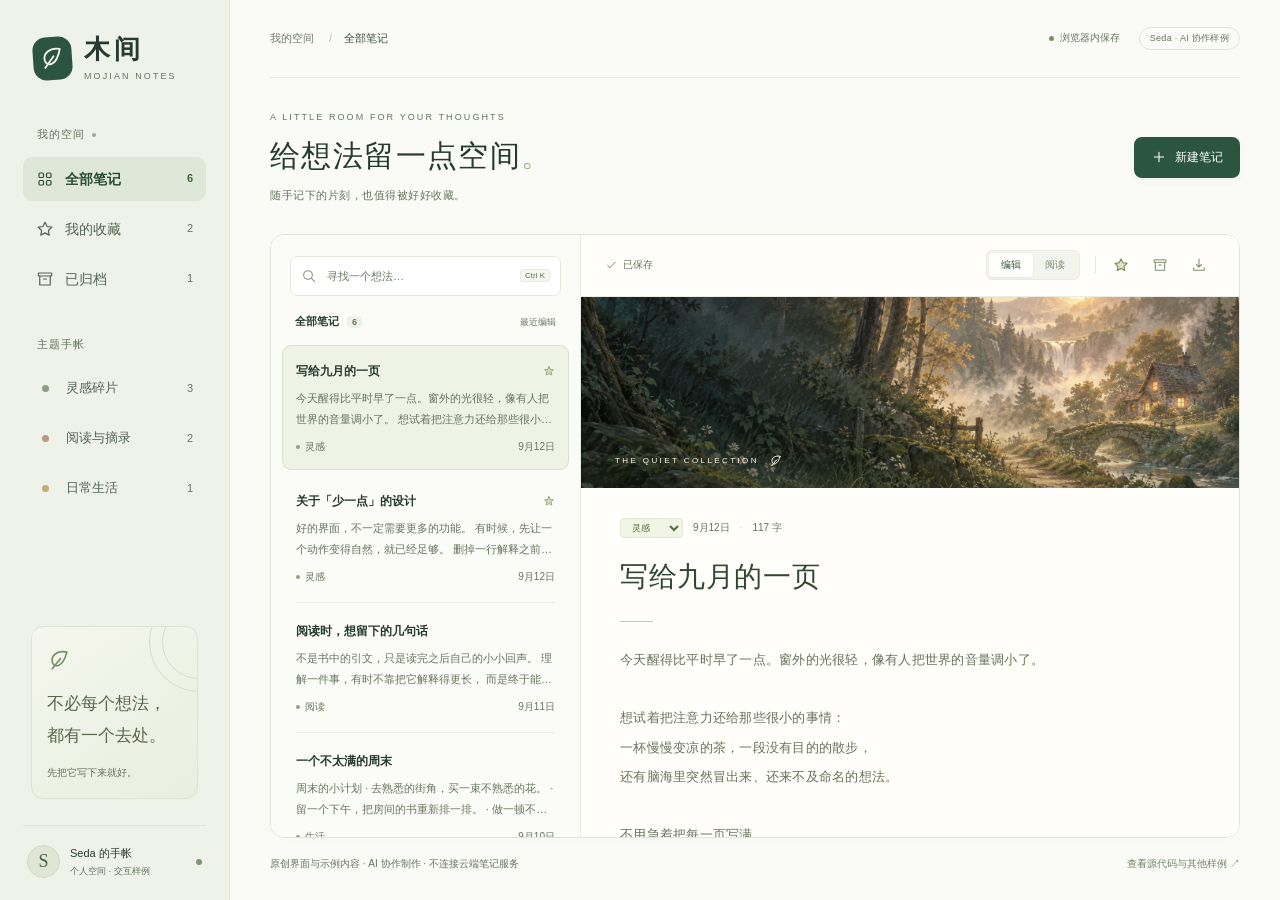
==== docs/index.html @ f2510024 "Add interactive Mojian frontend portfolio study" ====
<!doctype html>
<html lang="zh-CN">
<head>
  <meta charset="utf-8">
  <meta name="viewport" content="width=device-width,initial-scale=1">
  <meta name="description" content="木间：一个可以新建、编辑、搜索和收藏笔记的交互界面样例。Seda 以 AI 协作制作。">
  <meta name="theme-color" content="#f4f5ef">
  <title>木间 · 给想法留一点空间</title>
  <link rel="icon" href="assets/leaf.svg" type="image/svg+xml">
  <link rel="stylesheet" href="style.css">
  <script src="app.js" defer></script>
</head>
<body>
  <a class="skip-link" href="#workspace">跳转到工作区</a>
  <svg class="symbols" xmlns="http://www.w3.org/2000/svg" aria-hidden="true">
    <symbol id="i-leaf" viewBox="0 0 24 24"><path d="M19 4C10 2 4 7 5 13s10 7 14-9Z"/><path d="m5 20 8-10"/></symbol>
    <symbol id="i-grid" viewBox="0 0 24 24"><rect x="4" y="4" width="6" height="6" rx="1.5"/><rect x="14" y="4" width="6" height="6" rx="1.5"/><rect x="4" y="14" width="6" height="6" rx="1.5"/><rect x="14" y="14" width="6" height="6" rx="1.5"/></symbol>
    <symbol id="i-star" viewBox="0 0 24 24"><path d="m12 3 2.8 5.7 6.2.9-4.5 4.4 1.1 6.2-5.6-3-5.6 3 1.1-6.2L3 9.6l6.2-.9Z"/></symbol>
    <symbol id="i-archive" viewBox="0 0 24 24"><rect x="3" y="4" width="18" height="4" rx="1"/><path d="M5 8v12h14V8M10 12h4"/></symbol>
    <symbol id="i-search" viewBox="0 0 24 24"><circle cx="10.5" cy="10.5" r="6.5"/><path d="m16 16 4.5 4.5"/></symbol>
    <symbol id="i-plus" viewBox="0 0 24 24"><path d="M12 5v14M5 12h14"/></symbol>
    <symbol id="i-check" viewBox="0 0 24 24"><path d="m5 12 4 4L19 6"/></symbol>
    <symbol id="i-arrow" viewBox="0 0 24 24"><path d="M5 12h14m-5-5 5 5-5 5"/></symbol>
    <symbol id="i-back" viewBox="0 0 24 24"><path d="M19 12H5m5-5-5 5 5 5"/></symbol>
    <symbol id="i-download" viewBox="0 0 24 24"><path d="M12 3v12m-4-4 4 4 4-4M4 16v4h16v-4"/></symbol>
    <symbol id="i-edit" viewBox="0 0 24 24"><path d="m15 4 5 5M4 20l5-1L21 7l-5-5L4 14Z"/></symbol>
    <symbol id="i-book" viewBox="0 0 24 24"><path d="M3 4h5a4 4 0 0 1 4 4v13a4 4 0 0 0-4-3H3Zm18 0h-5a4 4 0 0 0-4 4v13a4 4 0 0 1 4-3h5Z"/></symbol>
  </svg>
  <aside class="sidebar" aria-label="笔记导航">
    <a class="brand" href="./"><span class="brand-mark"><svg><use href="#i-leaf"/></svg></span><span>木间<small>MOJIAN NOTES</small></span></a>
    <div class="space-label">我的空间 <span class="tiny-dot"></span></div>
    <nav class="nav-items">
      <button class="nav-item active" data-filter="all"><svg><use href="#i-grid"/></svg>全部笔记<span data-count="all">6</span></button>
      <button class="nav-item" data-filter="starred"><svg><use href="#i-star"/></svg>我的收藏<span data-count="starred">2</span></button>
      <button class="nav-item" data-filter="archived"><svg><use href="#i-archive"/></svg>已归档<span data-count="archived">1</span></button>
    </nav>
    <div class="space-label notebook-label">主题手帐</div>
    <nav class="nav-items topics">
      <button class="nav-item" data-filter="灵感"><i class="topic-dot sage"></i>灵感碎片<span data-count="灵感">3</span></button>
      <button class="nav-item" data-filter="阅读"><i class="topic-dot clay"></i>阅读与摘录<span data-count="阅读">2</span></button>
      <button class="nav-item" data-filter="生活"><i class="topic-dot gold"></i>日常生活<span data-count="生活">1</span></button>
    </nav>
    <div class="sidebar-bottom">
      <div class="quiet-card"><svg><use href="#i-leaf"/></svg><p>不必每个想法，<br>都有一个去处。</p><span>先把它写下来就好。</span><div class="quiet-line"></div></div>
      <div class="profile"><span class="avatar">S</span><span>Seda 的手帐<small>个人空间 · 交互样例</small></span><span class="profile-dot" aria-hidden="true"></span></div>
    </div>
  </aside>
  <main class="workspace" id="workspace" tabindex="-1">
    <header class="topbar"><div class="breadcrumb"><span class="mobile-brand">木间</span><span class="desktop-crumb">我的空间 <b>/</b></span> <span id="crumb">全部笔记</span></div><div class="topbar-right"><span class="local-badge"><span></span>浏览器内保存</span><span class="sample-badge">Seda · AI 协作样例</span></div></header>
    <section class="heading-area">
      <div><div class="eyebrow">A LITTLE ROOM FOR YOUR THOUGHTS</div><h1>给想法留一点空间<span>。</span></h1><p>随手记下的片刻，也值得被好好收藏。</p></div>
      <button id="new-note" class="primary-button"><svg><use href="#i-plus"/></svg>新建笔记</button>
    </section>
    <div class="mobile-filters"><label for="mobile-filter">查看</label><select id="mobile-filter"><option value="all">全部笔记</option><option value="starred">我的收藏</option><option value="archived">已归档</option><option value="灵感">灵感碎片</option><option value="阅读">阅读与摘录</option><option value="生活">日常生活</option></select></div>
    <section class="desk" aria-label="笔记工作台">
      <div class="note-browser">
        <label class="search-box"><svg><use href="#i-search"/></svg><input id="search" type="search" placeholder="寻找一个想法…" aria-label="搜索笔记"><kbd>Ctrl K</kbd></label>
        <div class="list-heading"><h2 id="list-title">全部笔记 <span id="visible-count">6</span></h2><span>最近编辑</span></div>
        <div id="note-list" class="note-list" aria-label="笔记列表"></div>
        <div id="empty-list" class="empty-list" hidden><svg><use href="#i-search"/></svg><h3>这里还没有笔记</h3><p id="empty-message">写下第一个想法吧。</p><button id="clear-search" class="text-button">清除搜索</button></div>
        <div class="list-footer"><svg><use href="#i-leaf"/></svg><span>小小的记录，慢慢积累。</span></div>
      </div>
      <article class="editor" id="editor" aria-label="当前笔记">
        <div class="editor-toolbar"><button id="back-to-list" class="icon-button mobile-back" aria-label="返回笔记列表"><svg><use href="#i-back"/></svg></button><span id="save-status" class="save-status" role="status"><svg><use href="#i-check"/></svg><span>已保存</span></span><div class="editor-actions"><div class="view-switch" aria-label="笔记视图"><button id="edit-mode" aria-pressed="true">编辑</button><button id="preview-mode" aria-pressed="false">阅读</button></div><span class="tool-divider"></span><button id="star-note" class="icon-button" aria-label="收藏笔记" aria-pressed="false" title="收藏笔记"><svg><use href="#i-star"/></svg></button><button id="archive-note" class="icon-button" aria-label="归档笔记" title="归档笔记"><svg><use href="#i-archive"/></svg></button><button id="export-note" class="icon-button" aria-label="导出笔记" title="导出为文本"><svg><use href="#i-download"/></svg></button></div></div>
        <div class="editor-scroll">
          <div class="note-cover" id="note-cover"><img src="assets/forest.png" alt="晨光穿过森林，照亮一条通向溪边小屋的小径" width="1672" height="941"><span>THE QUIET COLLECTION <svg><use href="#i-leaf"/></svg></span></div>
          <div class="note-paper"><div class="note-meta"><label class="category-label"><span class="sr-only">笔记主题</span><select id="note-category" aria-label="笔记主题"><option>灵感</option><option>阅读</option><option>生活</option></select></label><span id="note-date"></span><span class="meta-dot">·</span><span id="word-count">0 字</span></div><label class="sr-only" for="note-title">笔记标题</label><input id="note-title" class="note-title" placeholder="给这个想法起个名字" maxlength="100"><div class="paper-divider"></div><label class="sr-only" for="note-body">笔记正文</label><textarea id="note-body" class="note-body" placeholder="从一句话开始，也很好。" spellcheck="false"></textarea><div id="note-preview" class="note-preview" hidden></div><div class="paper-bottom"><span>把日子过成自己喜欢的样子。</span><svg><use href="#i-leaf"/></svg></div></div>
        </div>
      </article>
      <div id="no-selection" class="no-selection" hidden><svg><use href="#i-book"/></svg><h3>留一页空白</h3><p>选择一篇笔记，或者写下新的想法。</p><button class="text-button" id="empty-new">写点什么 <svg><use href="#i-arrow"/></svg></button></div>
    </section>
    <footer class="workspace-footer"><span>原创界面与示例内容 · AI 协作制作 · 不连接云端笔记服务</span><a href="https://github.com/449693691/quickfix-desk-demos">查看源代码与其他样例 <span aria-hidden="true">↗</span></a></footer>
  </main>
  <div id="toast" class="toast" role="status" hidden><span id="toast-message"></span><button id="undo-archive" hidden>撤销</button></div>
</body>
</html>
---- docs/style.css ----
:root{--ink:#263a30;--muted:#738075;--green:#2c5541;--pale:#f1f4ed;--line:#e6e9e1;--paper:#fffefa;--serif:Georgia,"Noto Serif SC","Songti SC",SimSun,serif;--sans:Inter,"Segoe UI","PingFang SC","Microsoft YaHei",sans-serif}
*{box-sizing:border-box}body{margin:0;background:#fafbf7;color:var(--ink);font:14px/1.6 var(--sans);-webkit-font-smoothing:antialiased}button,input,textarea,select{font:inherit}button,a,input,textarea,select{-webkit-tap-highlight-color:transparent}button{cursor:pointer}button,input,select,textarea{color:inherit}button{border:0;background:none}a{color:inherit;text-decoration:none}svg{width:20px;height:20px;fill:none;stroke:currentColor;stroke-width:1.6;stroke-linecap:round;stroke-linejoin:round;flex-shrink:0}.symbols{position:absolute;width:0;height:0;overflow:hidden}[hidden]{display:none!important}:focus-visible{outline:2px solid #6e917b;outline-offset:4px}button:hover{filter:brightness(.95)}.sr-only{position:absolute;width:1px;height:1px;padding:0;margin:-1px;overflow:hidden;clip:rect(0,0,0,0);white-space:nowrap;border:0}.skip-link{position:fixed;top:-60px;left:20px;background:white;padding:10px 16px;z-index:20}.skip-link:focus{top:15px}
.sidebar{position:fixed;inset:0 auto 0 0;width:230px;background:#eff2e9;border-right:1px solid #e4e9de;padding:36px 23px 22px;display:flex;flex-direction:column}.brand{display:flex;align-items:center;gap:12px;margin-bottom:45px;padding-left:10px;font:700 26px/1.05 var(--serif);letter-spacing:4px}.brand-mark{display:grid;place-items:center;width:39px;height:43px;border-radius:13px;background:var(--green);color:#f3f4e8;transform:rotate(-4deg)}.brand-mark svg{width:27px;height:27px}.brand small{display:block;font:9px/1 var(--sans);letter-spacing:2.1px;margin-top:9px;color:#6d7b68}.space-label{display:flex;align-items:center;gap:7px;padding:0 14px;font-size:11px;color:#737f6e;letter-spacing:1px;margin-bottom:13px}.tiny-dot{width:4px;height:4px;border-radius:50%;background:#9caa90}.nav-items{display:grid;gap:6px}.nav-item{display:flex;align-items:center;gap:11px;text-align:left;width:100%;min-height:44px;padding:10px 13px;border-radius:9px;color:#526451;transition:background .16s}.nav-item svg{width:18px;height:18px}.nav-item>span{margin-left:auto;font-size:11px;color:#7a8876}.nav-item.active{background:#dfe8d8;color:#284b34;font-weight:600}.nav-item.active>span{color:#44603a}.nav-item:not(.active):hover{background:#e6ecdF}.notebook-label{margin-top:35px}.topic-dot{width:7px;height:7px;border-radius:50%;margin:0 6px}.sage{background:#88a184}.clay{background:#bb9883}.gold{background:#c3ad72}.topics .nav-item{font-size:13px}.sidebar-bottom{margin-top:auto;padding-top:28px}.quiet-card{margin:0 8px 26px;padding:21px 15px 16px;border:1px solid #dce4d3;border-radius:12px;background:linear-gradient(145deg,#f5f6ed,#e9efdf);position:relative;overflow:hidden}.quiet-card>svg{width:25px;height:25px;color:#75916a}.quiet-card p{font:17px/1.9 var(--serif);margin:9px 0 7px;color:#566a4b}.quiet-card>span{font-size:10px;color:#77846c}.quiet-line{width:100px;height:100px;border:1px solid #d3deca;border-radius:50%;position:absolute;right:-52px;top:-35px}.quiet-line:after{content:"";position:absolute;border:1px solid #d3deca;border-radius:50%;inset:12px}.profile{display:flex;align-items:center;gap:10px;border-top:1px solid #dfe5d7;padding:19px 4px 0;font-size:11px}.avatar{background:#dfE6d6;border:1px solid #d0dac5;width:33px;height:33px;display:grid;place-items:center;border-radius:50%;font:18px var(--serif);color:#4c6441}.profile small{display:block;font-size:9px;color:#7c8774;margin-top:1px}.profile-dot{margin-left:auto;width:6px;height:6px;background:#7a9770;border-radius:50%}
.workspace{margin-left:230px;padding:0 40px;max-width:1760px}.topbar{height:78px;display:flex;align-items:center;justify-content:space-between;border-bottom:1px solid var(--line);font-size:11px}.breadcrumb{display:flex;align-items:center;gap:12px;color:#6d7a6c}.breadcrumb b{font-weight:400;margin-left:12px;color:#bdc5b8}.breadcrumb #crumb{color:#3f5142}.topbar-right{display:flex;gap:19px;align-items:center;color:#73816f}.local-badge{display:flex;align-items:center;gap:6px;font-size:10px}.local-badge>span{width:5px;height:5px;background:#729566;border-radius:50%}.sample-badge{border:1px solid #e1e6dc;border-radius:20px;padding:3px 10px;font-size:9px;letter-spacing:.3px}.mobile-brand,.mobile-filters{display:none}.heading-area{display:flex;align-items:center;justify-content:space-between;gap:20px;padding:32px 0 29px}.eyebrow{font-size:9px;letter-spacing:2.1px;color:#87907c;margin-bottom:8px}h1{font:400 30px/1.6 var(--serif);letter-spacing:1.4px;margin:0}h1 span{color:#a5b18d}.heading-area p{margin:7px 0 0;color:#7b8575;font-size:11px;letter-spacing:.5px}.primary-button{display:flex;align-items:center;gap:8px;padding:11px 17px;border-radius:8px;background:var(--green);color:white;font-size:12px;white-space:nowrap;box-shadow:0 3px 7px #2c55410d;transition:transform .16s}.primary-button:hover{transform:translateY(-1px)}.primary-button svg{width:16px;height:16px}
.desk{display:grid;grid-template-columns:310px minmax(0,1fr);min-height:620px;height:calc(100vh - 270px);max-height:880px;border:1px solid #dfe5da;border-radius:14px;background:white;box-shadow:0 7px 32px #34452d04;overflow:hidden}.note-browser{display:flex;flex-direction:column;min-height:0;border-right:1px solid #e5e9e0;background:#fbfcf8}.search-box{margin:21px 19px 17px;display:flex;align-items:center;gap:8px;border:1px solid #e4e8dd;border-radius:7px;padding:7px 10px;background:white;color:#87927c}.search-box:focus-within{border-color:#95ad85;box-shadow:0 0 0 2px #e8eee2}.search-box svg{width:16px;height:16px}.search-box input{width:100%;min-width:0;font-size:11px;border:0;outline:0;background:transparent;height:24px}.search-box input::placeholder{color:#89917f}.search-box kbd{font:8px var(--sans);white-space:nowrap;color:#89917f;background:#f4f6ef;border:1px solid #e8ecdf;border-radius:3px;padding:1px 4px}.list-heading{display:flex;align-items:center;justify-content:space-between;padding:0 24px 14px}.list-heading h2{margin:0;font-size:11px;font-weight:600}.list-heading h2 span{font-size:9px;background:#eff2e9;border-radius:4px;margin-left:5px;padding:1px 5px;color:#78816f}.list-heading>span{font-size:9px;color:#909887}.note-list{flex:1;min-height:0;overflow:auto;padding:0 11px 14px;scrollbar-width:thin;scrollbar-color:#dae2d2 transparent}.note-card{display:block;position:relative;width:100%;text-align:left;border:1px solid transparent;border-radius:9px;margin-bottom:5px;padding:15px 13px 14px;min-height:111px;transition:background .15s}.note-card+.note-card:before{content:"";height:1px;position:absolute;top:-4px;left:13px;right:13px;background:#ebeee6}.note-card.selected{background:#eef3e6;border-color:#d8e3ca}.note-card.selected+.note-card:before,.note-card.selected:before{display:none}.card-title{display:flex;align-items:center;gap:6px;font-size:12px;font-weight:600;line-height:1.7;margin-bottom:7px}.card-title .title-text{overflow:hidden;text-overflow:ellipsis;white-space:nowrap}.card-title svg{width:12px;height:12px;color:#88956d;fill:#cdd9b6;stroke-width:1.4;margin-left:auto}.card-excerpt{font-size:10px;line-height:1.9;color:#7c8872;display:-webkit-box;-webkit-line-clamp:2;-webkit-box-orient:vertical;overflow:hidden;min-height:36px}.card-footer{display:flex;align-items:center;justify-content:space-between;margin-top:9px;font-size:9px;color:#8a947f}.card-category{display:flex;align-items:center;gap:5px}.card-category:before{content:"";width:4px;height:4px;background:#92a27d;border-radius:50%}.list-footer{display:flex;justify-content:center;align-items:center;gap:6px;padding:13px 8px;border-top:1px solid #e8ece2;color:#87957a;font-size:9px;letter-spacing:.5px}.list-footer svg{width:13px;height:13px}.empty-list{padding:55px 25px;text-align:center;color:#6f7e65}.empty-list>svg{width:30px;height:30px;color:#aab79c}.empty-list h3{font:18px var(--serif);margin:18px 0 7px}.empty-list p{font-size:11px;color:#87947c}.text-button{display:inline-flex;align-items:center;gap:7px;color:#446843;font-size:11px;padding:9px 3px}.text-button svg{width:15px;height:15px}
.editor{min-width:0;display:flex;flex-direction:column;background:var(--paper)}.editor-toolbar{display:flex;align-items:center;justify-content:space-between;gap:10px;padding:0 24px;min-height:62px;border-bottom:1px solid #e9ece3;background:#fffefa}.save-status{display:flex;align-items:center;gap:5px;font-size:9px;color:#829074;white-space:nowrap}.save-status svg{width:13px;height:13px}.save-status.error{color:#a64638}.editor-actions{display:flex;align-items:center;gap:7px}.view-switch{display:flex;background:#f2f4ed;border:1px solid #e8ece1;border-radius:6px;padding:2px;margin-right:6px}.view-switch button{font-size:10px;padding:4px 12px;border-radius:4px;color:#7b8770}.view-switch button[aria-pressed="true"]{background:#fff;color:#3a5738;box-shadow:0 1px 3px #223b2110}.icon-button{display:grid;place-items:center;min-width:32px;height:34px;border-radius:6px;color:#819074}.icon-button:hover{background:#eef2e6}.icon-button svg{width:16px;height:16px}.icon-button[aria-pressed="true"]{color:#738849}.icon-button[aria-pressed="true"] svg{fill:#dce5c5}.tool-divider{height:18px;width:1px;background:#e5e9de;margin:0 2px}.editor-scroll{flex:1;min-height:0;overflow:auto;scrollbar-width:thin;scrollbar-color:#dee5d5 transparent}.note-cover{height:191px;position:relative;overflow:hidden;background:#c3cbb8}.note-cover img{width:100%;height:100%;object-fit:cover;object-position:center 44%;filter:saturate(.72) brightness(1.02)}.note-cover:after{content:"";position:absolute;inset:0;background:linear-gradient(180deg,transparent 55%,#22392040)}.note-cover>span{position:absolute;left:34px;bottom:20px;color:#fff9e9;font-size:8px;letter-spacing:2.4px;z-index:1;display:flex;align-items:center;gap:10px}.note-cover>span svg{width:14px;height:14px}.note-paper{padding:30px 39px 27px;max-width:860px;margin:0 auto}.note-meta{display:flex;align-items:center;gap:10px;color:#8d9782;font-size:9px;margin-bottom:18px}.category-label select{border:1px solid #dfe8d3;border-radius:4px;background:#f0f5e6;color:#779058;font-size:9px;padding:3px 16px 3px 7px;outline-offset:2px;cursor:pointer}.meta-dot{color:#bcc4b2}.note-title{display:block;width:100%;font:400 28px/1.5 var(--serif);letter-spacing:.6px;border:0;outline:0;background:none;padding:0;color:#304832;min-width:0}.note-title:focus{color:#1e3f28}.note-title::placeholder{color:#a5b099}.paper-divider{width:33px;height:1px;background:#bfcba9;margin:23px 0}.note-body{width:100%;border:0;outline:0;resize:vertical;min-height:205px;background:none;font-size:12px;line-height:2.25;color:#65725c;letter-spacing:.25px;padding:0;display:block}.note-body::placeholder{color:#a0aa93}.note-preview{font-size:12px;line-height:2.25;color:#65725c;white-space:pre-wrap;overflow-wrap:anywhere;min-height:205px}.paper-bottom{display:flex;align-items:center;justify-content:space-between;border-top:1px solid #e8ecdf;margin-top:25px;padding-top:17px;font-size:9px;color:#97a087;letter-spacing:.5px}.paper-bottom svg{width:17px;height:17px;color:#a4b58b}.no-selection{display:flex;flex-direction:column;align-items:center;justify-content:center;text-align:center;padding:28px;color:#7b8b6d;background:var(--paper)}.no-selection>svg{width:44px;height:44px;color:#a8b798}.no-selection h3{font:24px var(--serif);margin:23px 0 6px}.no-selection p{font-size:12px}.workspace-footer{display:flex;justify-content:space-between;gap:20px;padding:18px 0 22px;font-size:9px;color:#939c88}.workspace-footer a{color:#718365}.workspace-footer a:hover{text-decoration:underline}.mobile-back{display:none}.toast{position:fixed;bottom:28px;left:50%;transform:translateX(-50%);background:#2d4635;color:#fffefa;padding:12px 18px;border-radius:9px;box-shadow:0 8px 35px #20312225;font-size:12px;z-index:10;display:flex;align-items:center;gap:20px;max-width:calc(100vw - 32px)}.toast button{color:#dbe7c8;text-decoration:underline;font-size:12px;padding:0 5px}
@media(min-width:1550px){.workspace{padding:0 60px}.desk{grid-template-columns:355px minmax(0,1fr)}.note-cover{height:225px}.note-paper{padding:35px 52px}.note-body,.note-preview{font-size:13px}.note-card{padding:18px;min-height:123px}.card-title{font-size:13px}.card-excerpt{font-size:11px}.heading-area{padding:35px 0}.sidebar{width:246px;padding-left:28px;padding-right:28px}.workspace{margin-left:246px}}
@media(max-width:1190px){.sidebar{width:198px;padding:30px 16px 18px}.workspace{margin-left:198px;padding:0 25px}.desk{grid-template-columns:270px minmax(0,1fr)}h1{font-size:25px}.note-paper{padding:26px}.editor-toolbar{padding:0 16px}.editor-actions{gap:3px}.search-box kbd{display:none}.note-title{font-size:25px}.sample-badge{display:none}.quiet-card{margin-left:3px;margin-right:3px}.brand{padding-left:7px}}
@media(max-width:980px){.sidebar{display:none}.workspace{margin-left:0}.topbar{height:62px}.desktop-crumb{display:none}.mobile-brand{display:inline;font:700 21px var(--serif);letter-spacing:3px;color:var(--green);padding-right:10px;border-right:1px solid #dce3d6}.mobile-filters{display:flex;gap:10px;align-items:center;margin:0 0 15px;color:#7d8b72;font-size:11px}.mobile-filters select{background:#eef3e6;border:1px solid #dce5d2;border-radius:6px;padding:7px 13px;color:#425b36}.heading-area{padding:27px 0 23px}.desk{height:calc(100vh - 297px);min-height:605px}.workspace-footer{font-size:8px}.note-cover{height:174px}}
@media(max-width:680px){.workspace{padding:0 19px}.topbar{height:64px}.topbar-right{gap:0}.local-badge{font-size:9px}.heading-area{padding:27px 0 23px;align-items:flex-end;gap:8px}.eyebrow{font-size:7px;letter-spacing:1.45px}h1{font-size:24px;letter-spacing:.1px;line-height:1.65}.heading-area p{font-size:10px;max-width:185px;line-height:1.8;margin-top:4px}.primary-button{width:43px;height:43px;font-size:0;padding:0;justify-content:center;border-radius:11px;margin-bottom:2px;flex-shrink:0}.primary-button svg{width:21px;height:21px}.primary-button:after{content:none}.desk{display:block;height:auto;min-height:550px;max-height:none;border-radius:13px}.note-browser{border:0;min-height:550px}.note-list{overflow:visible;padding:0 10px 16px}.note-card{min-height:112px;padding:15px}.card-title{font-size:13px}.card-excerpt{font-size:11px}.card-footer{font-size:10px}.search-box{margin:19px 19px 17px}.search-box input{font-size:12px;height:28px}.list-heading h2{font-size:12px}.list-heading>span{font-size:10px}.editor,.no-selection{display:none}.workspace-footer{flex-direction:column;gap:7px;padding:17px 1px 23px;font-size:8px}.workspace-footer>span{line-height:1.8}.mobile-back{display:grid}.editor-toolbar{min-height:62px;padding:0 11px;gap:3px}.save-status{margin-right:auto;gap:2px;font-size:8px}.save-status svg{width:11px;height:11px}.editor-actions{gap:0}.editor-actions .icon-button{min-width:31px}.view-switch{margin-right:3px}.view-switch button{font-size:9px;padding:5px 8px}.tool-divider{display:none}.note-cover{height:177px}.note-paper{padding:25px 23px}.note-title{font-size:26px}.note-body,.note-preview{font-size:13px;min-height:255px;line-height:2.2}.paper-bottom{font-size:8px}.note-meta{font-size:8px;gap:8px}.note-meta select{font-size:10px}.note-cover>span{left:23px;font-size:7px}.editor-scroll{overflow:visible}.icon-button{height:42px}.mobile-filters select{min-height:38px}.mobile-filters{margin-bottom:16px}.search-box kbd{display:block}.note-title,.note-body{scroll-margin-top:20px}body[data-mobile-view="editor"] .note-browser{display:none}body[data-mobile-view="editor"] .editor:not([hidden]){display:flex}body[data-mobile-view="editor"] .heading-area,body[data-mobile-view="editor"] .mobile-filters{display:none}body[data-mobile-view="editor"] .desk{margin-top:19px;min-height:600px}body[data-mobile-view="editor"] .workspace-footer{padding-top:16px}.empty-list{padding-top:70px}.note-preview{min-height:255px}}
.brand small,.space-label,.nav-item>span,.profile small,.topbar-right,.eyebrow,.heading-area p,.list-heading>span,.list-heading h2 span,.card-excerpt,.card-footer,.list-footer,.save-status,.note-meta,.paper-bottom,.workspace-footer,.quiet-card>span,.mobile-filters{color:#66745e}
.card-excerpt{font-size:11px}.card-footer,.list-footer,.save-status,.note-meta,.workspace-footer{font-size:10px}.note-body,.note-preview{font-size:13px}.category-label select{color:#536d3d}.search-box input::placeholder{color:#6d7863}.search-box kbd{color:#637258}.note-title:focus-visible,.note-body:focus-visible{outline:1px solid #b4c6a6;outline-offset:7px;border-radius:2px}.save-status.error{color:#a64638}
.note-body{resize:none;overflow:hidden}
@media(min-width:981px){.desk{height:calc(100vh - 296px);min-height:570px}}
@media(max-width:680px){.save-status{font-size:8px}.note-meta,.paper-bottom,.workspace-footer{font-size:9px}}
@media(prefers-reduced-motion:reduce){*,*:before,*:after{transition:none!important;scroll-behavior:auto!important}}
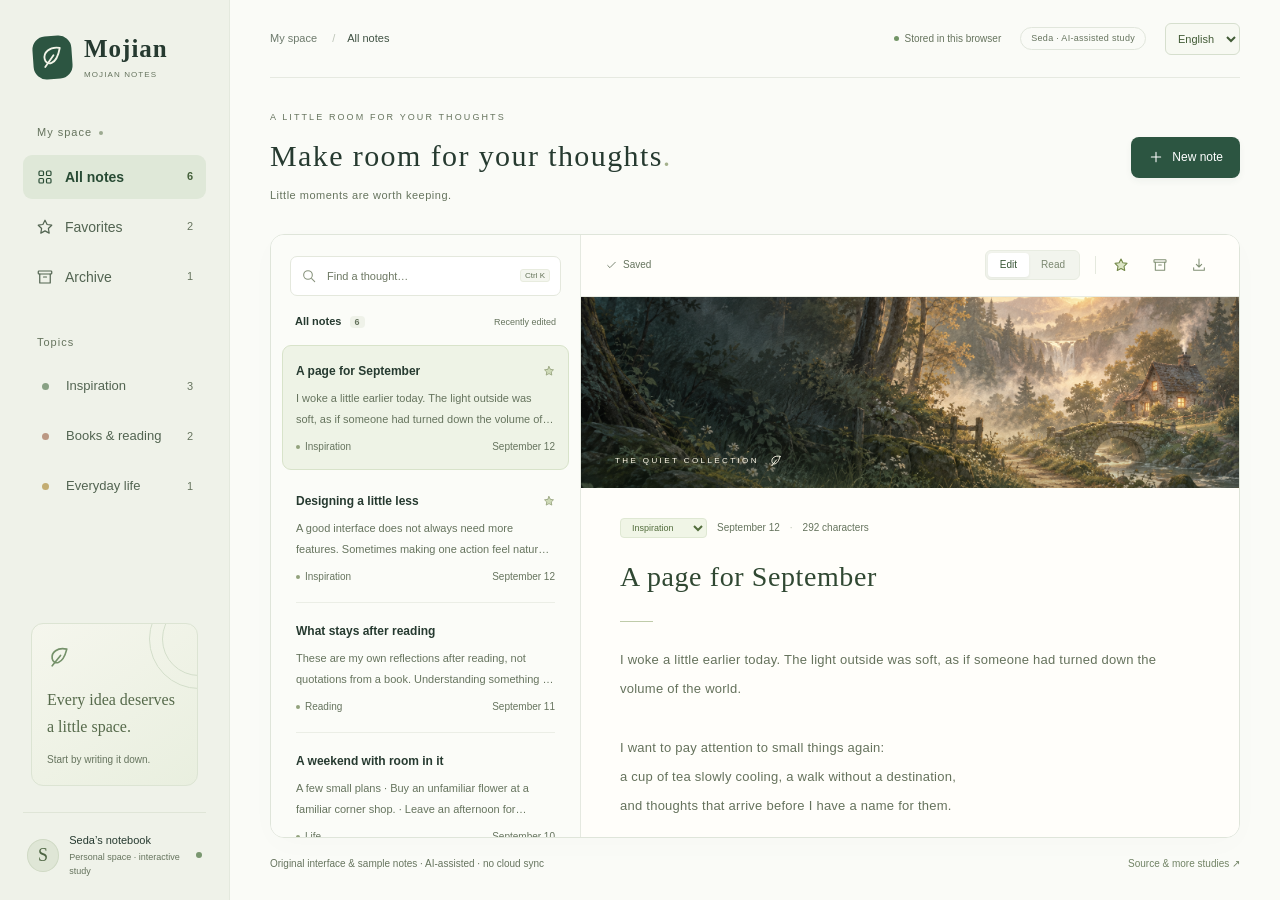
==== commit 8483ca26: "Add English and Chinese interfaces to Mojian demo" ====
--- a/docs/index.html
+++ b/docs/index.html
@@ -8,6 +8,7 @@
   <title>木间 · 给想法留一点空间</title>
   <link rel="icon" href="assets/leaf.svg" type="image/svg+xml">
   <link rel="stylesheet" href="style.css">
+  <script src="locale.js" defer></script>
   <script src="app.js" defer></script>
 </head>
 <body>
@@ -46,7 +47,7 @@
     </div>
   </aside>
   <main class="workspace" id="workspace" tabindex="-1">
-    <header class="topbar"><div class="breadcrumb"><span class="mobile-brand">木间</span><span class="desktop-crumb">我的空间 <b>/</b></span> <span id="crumb">全部笔记</span></div><div class="topbar-right"><span class="local-badge"><span></span>浏览器内保存</span><span class="sample-badge">Seda · AI 协作样例</span></div></header>
+    <header class="topbar"><div class="breadcrumb"><span class="mobile-brand">木间</span><span class="desktop-crumb">我的空间 <b>/</b></span> <span id="crumb">全部笔记</span></div><div class="topbar-right"><span class="local-badge"><span></span>浏览器内保存</span><span class="sample-badge">Seda · AI 协作样例</span><label class="language-control"><span class="sr-only">Language / 语言</span><select id="interface-language" aria-label="Language / 语言"><option value="zh">中文</option><option value="en">English</option></select></label></div></header>
     <section class="heading-area">
       <div><div class="eyebrow">A LITTLE ROOM FOR YOUR THOUGHTS</div><h1>给想法留一点空间<span>。</span></h1><p>随手记下的片刻，也值得被好好收藏。</p></div>
       <button id="new-note" class="primary-button"><svg><use href="#i-plus"/></svg>新建笔记</button>
@@ -64,7 +65,7 @@
         <div class="editor-toolbar"><button id="back-to-list" class="icon-button mobile-back" aria-label="返回笔记列表"><svg><use href="#i-back"/></svg></button><span id="save-status" class="save-status" role="status"><svg><use href="#i-check"/></svg><span>已保存</span></span><div class="editor-actions"><div class="view-switch" aria-label="笔记视图"><button id="edit-mode" aria-pressed="true">编辑</button><button id="preview-mode" aria-pressed="false">阅读</button></div><span class="tool-divider"></span><button id="star-note" class="icon-button" aria-label="收藏笔记" aria-pressed="false" title="收藏笔记"><svg><use href="#i-star"/></svg></button><button id="archive-note" class="icon-button" aria-label="归档笔记" title="归档笔记"><svg><use href="#i-archive"/></svg></button><button id="export-note" class="icon-button" aria-label="导出笔记" title="导出为文本"><svg><use href="#i-download"/></svg></button></div></div>
         <div class="editor-scroll">
           <div class="note-cover" id="note-cover"><img src="assets/forest.png" alt="晨光穿过森林，照亮一条通向溪边小屋的小径" width="1672" height="941"><span>THE QUIET COLLECTION <svg><use href="#i-leaf"/></svg></span></div>
-          <div class="note-paper"><div class="note-meta"><label class="category-label"><span class="sr-only">笔记主题</span><select id="note-category" aria-label="笔记主题"><option>灵感</option><option>阅读</option><option>生活</option></select></label><span id="note-date"></span><span class="meta-dot">·</span><span id="word-count">0 字</span></div><label class="sr-only" for="note-title">笔记标题</label><input id="note-title" class="note-title" placeholder="给这个想法起个名字" maxlength="100"><div class="paper-divider"></div><label class="sr-only" for="note-body">笔记正文</label><textarea id="note-body" class="note-body" placeholder="从一句话开始，也很好。" spellcheck="false"></textarea><div id="note-preview" class="note-preview" hidden></div><div class="paper-bottom"><span>把日子过成自己喜欢的样子。</span><svg><use href="#i-leaf"/></svg></div></div>
+          <div class="note-paper"><div class="note-meta"><label class="category-label"><span class="sr-only">笔记主题</span><select id="note-category" aria-label="笔记主题"><option value="灵感">灵感</option><option value="阅读">阅读</option><option value="生活">生活</option></select></label><span id="note-date"></span><span class="meta-dot">·</span><span id="word-count">0 字</span></div><label class="sr-only" for="note-title">笔记标题</label><input id="note-title" class="note-title" placeholder="给这个想法起个名字" maxlength="100"><div class="paper-divider"></div><label class="sr-only" for="note-body">笔记正文</label><textarea id="note-body" class="note-body" placeholder="从一句话开始，也很好。" spellcheck="false"></textarea><div id="note-preview" class="note-preview" hidden></div><div class="paper-bottom"><span>把日子过成自己喜欢的样子。</span><svg><use href="#i-leaf"/></svg></div></div>
         </div>
       </article>
       <div id="no-selection" class="no-selection" hidden><svg><use href="#i-book"/></svg><h3>留一页空白</h3><p>选择一篇笔记，或者写下新的想法。</p><button class="text-button" id="empty-new">写点什么 <svg><use href="#i-arrow"/></svg></button></div>
--- a/docs/style.css
+++ b/docs/style.css
@@ -14,3 +14,10 @@
 @media(min-width:981px){.desk{height:calc(100vh - 296px);min-height:570px}}
 @media(max-width:680px){.save-status{font-size:8px}.note-meta,.paper-bottom,.workspace-footer{font-size:9px}}
 @media(prefers-reduced-motion:reduce){*,*:before,*:after{transition:none!important;scroll-behavior:auto!important}}
+.language-control select{min-height:32px;padding:4px 8px;border:1px solid #d6dfce;border-radius:6px;background:#f7f9f2;font-size:11px;color:#425b36;cursor:pointer}
+.note-meta{flex-wrap:wrap;row-gap:5px}
+html[lang="en"] .brand{letter-spacing:1px;font-size:25px}
+html[lang="en"] .brand small{letter-spacing:1.1px;font-size:8px}
+html[lang="en"] .quiet-card p{font-size:16px;line-height:1.7}
+html[lang="en"] .profile small{max-width:120px;line-height:1.5}
+@media(max-width:680px){.topbar-right{gap:8px}.local-badge{display:none}.language-control select{font-size:11px;min-height:36px}html[lang="en"] .mobile-brand{font-size:19px;letter-spacing:1px}html[lang="en"] h1{font-size:26px;line-height:1.35}html[lang="en"] .heading-area p{max-width:235px}}
